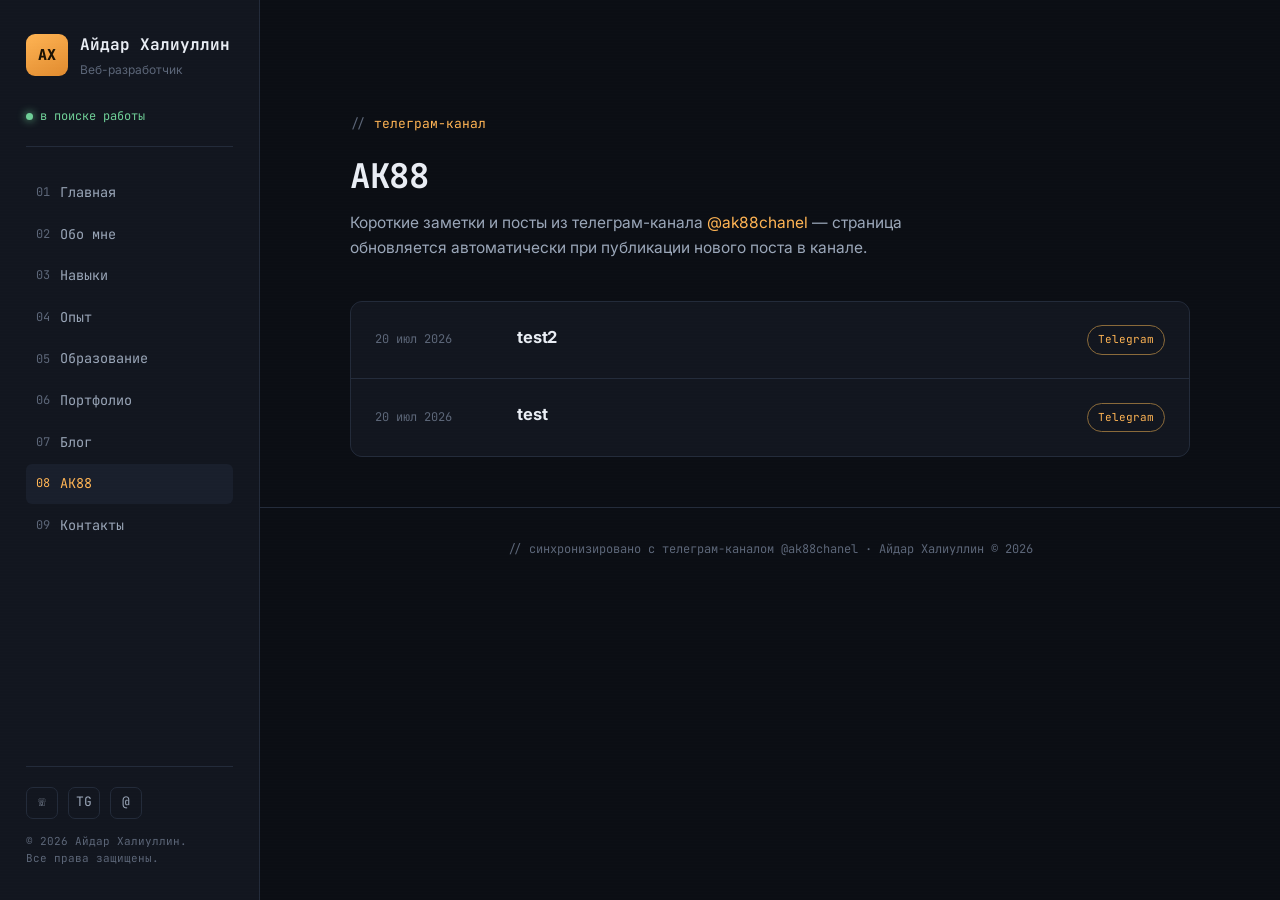
==== ak88.html @ a72ba94e "v1.0 TG CP" ====
<!DOCTYPE html>
<html lang="ru">
<head>
<meta charset="UTF-8">
<meta name="viewport" content="width=device-width, initial-scale=1.0">
<title>AK88 — канал Айдара Халиуллина</title>
<meta name="description" content="Посты из телеграм-канала AK88, автоматически синхронизированные с блогом.">
<link rel="stylesheet" href="style.css">
</head>
<body>

<button class="nav-toggle" aria-label="Открыть меню"><span></span><span></span><span></span></button>

<div class="shell">
  <aside class="sidebar">
    <div class="brand">
      <div class="brand-mark">АХ</div>
      <div>
        <div class="brand-name">Айдар Халиуллин</div>
        <div class="brand-role">Веб-разработчик</div>
      </div>
    </div>
    <div class="status-line"><span class="status-dot"></span> в поиске работы</div>
    <nav class="nav-main">
      <a href="index.html#home"><span class="idx">01</span> Главная</a>
      <a href="index.html#about"><span class="idx">02</span> Обо мне</a>
      <a href="index.html#skills"><span class="idx">03</span> Навыки</a>
      <a href="index.html#experience"><span class="idx">04</span> Опыт</a>
      <a href="index.html#education"><span class="idx">05</span> Образование</a>
      <a href="index.html#work"><span class="idx">06</span> Портфолио</a>
      <a href="blog.html"><span class="idx">07</span> Блог</a>
      <a href="ak88.html" class="active"><span class="idx">08</span> AK88</a>
      <a href="index.html#contact"><span class="idx">09</span> Контакты</a>
    </nav>
    <div class="sidebar-foot">
      <div class="social-row">
        <a href="tel:+79920751988" aria-label="Телефон">☏</a>
        <a href="https://t.me/oneak1988" target="_blank" rel="noopener" aria-label="Telegram">TG</a>
        <a href="mailto:ak88bornfordev@gmail.com" aria-label="Email">@</a>
      </div>
      <div class="copyright">© 2026 Айдар Халиуллин.<br>Все права защищены.</div>
    </div>
  </aside>

  <main class="main">
    <section class="page-head">
      <div class="container">
        <div class="eyebrow">телеграм-канал</div>
        <h1 class="section-title">AK88</h1>
        <p class="section-sub">Короткие заметки и посты из телеграм-канала
          <a href="https://t.me/ak88chanel" target="_blank" rel="noopener" style="color:var(--amber)">@ak88chanel</a> —
          страница обновляется автоматически при публикации нового поста в канале.</p>

        <div class="blog-grid">
<!-- AK88_POSTS_START -->
          <a class="blog-row" href="https://t.me/ak88chanel/97" target="_blank" rel="noopener">
            <span class="blog-date">20 июл 2026</span>
            <div class="blog-info">
              <h3>test2</h3>
              <p></p>
            </div>
            <span class="blog-tag">Telegram</span>
          </a>
          <a class="blog-row" href="https://t.me/ak88chanel/96" target="_blank" rel="noopener">
            <span class="blog-date">20 июл 2026</span>
            <div class="blog-info">
              <h3>test</h3>
              <p></p>
            </div>
            <span class="blog-tag">Telegram</span>
          </a>

<!-- AK88_POSTS_END -->
        </div>
      </div>
    </section>

    <footer class="site-foot">// синхронизировано с телеграм-каналом @ak88chanel · Айдар Халиуллин © 2026</footer>
  </main>
</div>

<script src="script.js"></script>
</body>
</html>
---- style.css ----
@import url('https://fonts.googleapis.com/css2?family=JetBrains+Mono:wght@400;500;600;700;800&family=Inter:wght@400;500;600;700;800&display=swap');

/* ===== Design tokens =====
   bg-deep   #0B0E14  — main background, near-black navy
   bg-panel  #12161F  — cards / panels
   bg-raised #191F2C  — raised elements, inputs
   line      #232B3A  — hairlines / borders
   text-hi   #E9EDF4  — primary text
   text-mid  #9AA6B8  — secondary text
   text-low  #5C6678  — muted / comments
   amber     #FFB454  — primary accent (CRT amber)
   violet    #B08CFF  — secondary accent
   green-ok  #6FCF97  — success / online state
   red-err   #FF6B6B  — errors / delete
*/
:root{
  --bg-deep:#0B0E14;
  --bg-panel:#12161F;
  --bg-raised:#191F2C;
  --line:#232B3A;
  --text-hi:#E9EDF4;
  --text-mid:#9AA6B8;
  --text-low:#5C6678;
  --amber:#FFB454;
  --amber-dim:#8A6A3A;
  --violet:#B08CFF;
  --green-ok:#6FCF97;
  --red-err:#FF6B6B;
  --font-mono:'JetBrains Mono', ui-monospace, monospace;
  --font-sans:'Inter', system-ui, sans-serif;
  --radius:10px;
  --nav-w:260px;
}

*{box-sizing:border-box;}
html{scroll-behavior:smooth;}
body{
  margin:0;
  background:var(--bg-deep);
  color:var(--text-hi);
  font-family:var(--font-sans);
  line-height:1.6;
  -webkit-font-smoothing:antialiased;
}
body::before{
  content:"";
  position:fixed; inset:0;
  pointer-events:none;
  z-index:2000;
  background:repeating-linear-gradient(
    to bottom,
    rgba(255,255,255,0.012) 0px,
    rgba(255,255,255,0.012) 1px,
    transparent 1px,
    transparent 3px
  );
  mix-blend-mode:overlay;
}
a{color:inherit; text-decoration:none;}
img{max-width:100%; display:block;}
ul{margin:0; padding:0; list-style:none;}
h1,h2,h3,h4{margin:0; font-family:var(--font-mono); font-weight:700; letter-spacing:-0.01em;}
p{margin:0;}
:focus-visible{outline:2px solid var(--amber); outline-offset:3px;}
@media (prefers-reduced-motion: reduce){
  *{animation-duration:0.001ms !important; animation-iteration-count:1 !important; transition-duration:0.001ms !important; scroll-behavior:auto !important;}
}

.eyebrow{
  display:inline-flex; align-items:center; gap:8px;
  font-family:var(--font-mono); font-size:13px; color:var(--amber);
  text-transform:none; margin-bottom:14px;
}
.eyebrow::before{content:"//"; color:var(--text-low);}

.section-title{
  font-size:clamp(24px,3vw,34px);
  color:var(--text-hi);
  margin-bottom:8px;
}
.section-sub{
  color:var(--text-mid);
  font-family:var(--font-sans);
  max-width:640px;
  margin-bottom:40px;
  font-size:15.5px;
}

/* ===== Layout shell ===== */
.shell{
  display:flex;
  min-height:100vh;
}

/* ---- Sidebar nav ---- */
.sidebar{
  width:var(--nav-w);
  flex-shrink:0;
  position:fixed;
  top:0; left:0; bottom:0;
  background:var(--bg-panel);
  border-right:1px solid var(--line);
  display:flex; flex-direction:column;
  padding:32px 26px;
  z-index:100;
  overflow-y:auto;
}
.brand{
  display:flex; align-items:center; gap:12px;
  margin-bottom:8px;
}
.brand-mark{
  width:42px; height:42px; border-radius:9px;
  background:linear-gradient(155deg, var(--amber), #E08A2E);
  color:#1a1204; font-family:var(--font-mono); font-weight:800; font-size:15px;
  display:flex; align-items:center; justify-content:center;
  flex-shrink:0;
}
.brand-name{font-family:var(--font-mono); font-size:16px; color:var(--text-hi); font-weight:700;}
.brand-role{font-size:12px; color:var(--text-low); margin-top:2px;}

.status-line{
  font-family:var(--font-mono); font-size:12px; color:var(--green-ok);
  display:flex; align-items:center; gap:7px;
  margin:20px 0 26px;
  padding-bottom:20px;
  border-bottom:1px solid var(--line);
}
.status-dot{width:7px; height:7px; border-radius:50%; background:var(--green-ok); box-shadow:0 0 8px var(--green-ok); animation:pulse 2s ease-in-out infinite;}
@keyframes pulse{0%,100%{opacity:1;}50%{opacity:.35;}}

.nav-main{display:flex; flex-direction:column; gap:2px; flex:1;}
.nav-main a{
  font-family:var(--font-mono); font-size:13.5px; color:var(--text-mid);
  padding:9px 10px; border-radius:6px; display:flex; align-items:center; gap:10px;
  transition:background .15s, color .15s;
}
.nav-main a .idx{color:var(--text-low); font-size:12px;}
.nav-main a:hover, .nav-main a.active{background:var(--bg-raised); color:var(--amber);}
.nav-main a.active .idx{color:var(--amber);}

.sidebar-foot{
  margin-top:20px; padding-top:20px; border-top:1px solid var(--line);
}
.social-row{display:flex; gap:10px; margin-bottom:14px;}
.social-row a{
  width:32px; height:32px; border-radius:7px; border:1px solid var(--line);
  display:flex; align-items:center; justify-content:center;
  color:var(--text-mid); font-family:var(--font-mono); font-size:13px;
  transition:border-color .15s, color .15s;
}
.social-row a:hover{border-color:var(--amber); color:var(--amber);}
.copyright{font-size:11px; color:var(--text-low); font-family:var(--font-mono);}

.nav-toggle{
  display:none; position:fixed; top:16px; right:16px; z-index:200;
  width:44px; height:44px; border-radius:8px;
  background:var(--bg-panel); border:1px solid var(--line);
  align-items:center; justify-content:center; flex-direction:column; gap:4px;
}
.nav-toggle span{width:18px; height:2px; background:var(--text-hi); display:block;}

/* ---- Main content ---- */
.main{
  margin-left:var(--nav-w);
  flex:1;
  min-width:0;
}
.container{
  max-width:920px;
  margin:0 auto;
  padding:0 40px;
}

/* ===== Hero / terminal ===== */
.hero{
  min-height:100vh;
  display:flex; align-items:center;
  padding:100px 0 60px;
  position:relative;
}
.hero .container{width:100%;}
.hero-grid{display:grid; grid-template-columns:1.1fr 1fr; gap:56px; align-items:center;}
.hero-kicker{font-family:var(--font-mono); color:var(--amber); font-size:14px; margin-bottom:18px;}
.hero-kicker::before{content:"$ "; color:var(--text-low);}
.hero h1{
  font-size:clamp(34px,4.6vw,54px);
  line-height:1.08;
  color:var(--text-hi);
}
.hero h1 .hl{color:var(--amber);}
.hero-role{
  font-family:var(--font-mono); font-size:17px; color:var(--violet);
  margin-top:16px;
}
.hero-desc{color:var(--text-mid); margin-top:20px; max-width:480px; font-size:15.5px;}
.hero-cta{display:flex; gap:14px; margin-top:32px; flex-wrap:wrap;}

.btn{
  font-family:var(--font-mono); font-size:13.5px; font-weight:600;
  padding:13px 22px; border-radius:7px; cursor:pointer;
  display:inline-flex; align-items:center; gap:8px;
  border:1px solid transparent;
  transition:transform .15s, filter .15s, background .15s, border-color .15s;
}
.btn:hover{transform:translateY(-2px);}
.btn-primary{background:var(--amber); color:#1a1204;}
.btn-primary:hover{filter:brightness(1.08);}
.btn-ghost{border-color:var(--line); color:var(--text-hi);}
.btn-ghost:hover{border-color:var(--amber); color:var(--amber);}

.terminal{
  background:var(--bg-panel);
  border:1px solid var(--line);
  border-radius:12px;
  overflow:hidden;
  box-shadow:0 30px 60px -20px rgba(0,0,0,0.6);
}
.term-bar{
  display:flex; align-items:center; gap:8px;
  padding:12px 16px; background:var(--bg-raised);
  border-bottom:1px solid var(--line);
}
.term-dot{width:10px; height:10px; border-radius:50%;}
.term-dot.r{background:#FF6058;} .term-dot.y{background:#FFBD2E;} .term-dot.g{background:#28C840;}
.term-title{margin-left:8px; font-family:var(--font-mono); font-size:12px; color:var(--text-low);}
.term-body{padding:22px 20px; font-family:var(--font-mono); font-size:13.5px; color:var(--text-mid); min-height:230px;}
.term-body .prompt{color:var(--green-ok);}
.term-body .path{color:var(--violet);}
.term-line{margin-bottom:10px;}
.term-out{color:var(--text-hi); white-space:pre-wrap;}
.cursor{display:inline-block; width:8px; height:15px; background:var(--amber); vertical-align:middle; animation:blink 1s step-end infinite; margin-left:2px;}
@keyframes blink{50%{opacity:0;}}

/* ===== Generic section ===== */
.section{padding:100px 0; border-top:1px solid var(--line);}

/* About */
.about-grid{display:grid; grid-template-columns:220px 1fr; gap:44px;}
.about-card{
  background:var(--bg-panel); border:1px solid var(--line); border-radius:12px;
  padding:20px; height:fit-content;
}
.about-avatar{
  width:100%; aspect-ratio:1; border-radius:9px;
  overflow:hidden;
  background:linear-gradient(160deg, var(--violet), var(--amber));
  display:flex; align-items:center; justify-content:center;
  font-family:var(--font-mono); font-size:44px; font-weight:800; color:rgba(11,14,20,.85);
  margin-bottom:16px;
  border:1px solid var(--line);
}
.about-avatar img{
  width:100%; height:100%; object-fit:cover; object-position:center 20%;
  display:block;
}
.about-card dl{font-family:var(--font-mono); font-size:12.5px;}
.about-card dt{color:var(--text-low); margin-top:12px;}
.about-card dt:first-child{margin-top:0;}
.about-card dd{margin:2px 0 0; color:var(--text-hi);}
.about-text p{color:var(--text-mid); margin-bottom:16px; font-size:15.5px;}
.about-text p:last-child{margin-bottom:0;}

/* Skills */
.skills-grid{display:grid; grid-template-columns:1fr 1fr; gap:36px 48px;}
.skill-row{margin-bottom:20px;}
.skill-row:last-child{margin-bottom:0;}
.skill-head{display:flex; justify-content:space-between; font-family:var(--font-mono); font-size:13px; margin-bottom:8px;}
.skill-head span:first-child{color:var(--text-hi);}
.skill-head span:last-child{color:var(--amber);}
.skill-bar{height:6px; background:var(--bg-raised); border-radius:4px; overflow:hidden;}
.skill-fill{height:100%; border-radius:4px; background:linear-gradient(90deg, var(--amber-dim), var(--amber)); width:0%; transition:width 1.1s ease;}
.skill-tags{display:flex; flex-wrap:wrap; gap:10px; margin-top:36px;}
.tag{
  font-family:var(--font-mono); font-size:12px; color:var(--text-mid);
  border:1px solid var(--line); padding:7px 12px; border-radius:20px;
}

/* Experience / education timeline */
.timeline{border-left:1px solid var(--line); margin-left:6px;}
.tl-item{position:relative; padding:0 0 40px 28px;}
.tl-item:last-child{padding-bottom:0;}
.tl-item::before{
  content:""; position:absolute; left:-5.5px; top:4px;
  width:10px; height:10px; border-radius:50%;
  background:var(--bg-deep); border:2px solid var(--amber);
}
.tl-date{font-family:var(--font-mono); font-size:12px; color:var(--amber); margin-bottom:6px;}
.tl-title{font-size:17px; color:var(--text-hi); margin-bottom:2px;}
.tl-org{font-family:var(--font-mono); font-size:12.5px; color:var(--violet); margin-bottom:10px;}
.tl-desc{color:var(--text-mid); font-size:14.5px; max-width:600px;}
.tl-desc li{position:relative; padding-left:16px; margin-top:6px;}
.tl-desc li::before{content:"-"; position:absolute; left:0; color:var(--text-low);}

/* Portfolio */
.work-grid{display:grid; grid-template-columns:1fr 1fr; gap:22px;}
.work-card{
  background:var(--bg-panel); border:1px solid var(--line); border-radius:12px;
  padding:22px; transition:border-color .2s, transform .2s;
}
.work-card:hover{border-color:var(--amber-dim); transform:translateY(-3px);}
.work-top{display:flex; justify-content:space-between; align-items:flex-start; margin-bottom:14px;}
.work-icon{
  width:38px; height:38px; border-radius:8px; background:var(--bg-raised);
  display:flex; align-items:center; justify-content:center;
  font-family:var(--font-mono); color:var(--amber); font-size:14px; font-weight:700;
}
.work-link{font-family:var(--font-mono); font-size:12px; color:var(--text-low);}
.work-card h3{font-size:17px; color:var(--text-hi); margin-bottom:8px;}
.work-card p{color:var(--text-mid); font-size:14px; margin-bottom:16px;}
.work-stack{display:flex; flex-wrap:wrap; gap:8px;}
.work-stack span{font-family:var(--font-mono); font-size:11px; color:var(--text-low); border:1px solid var(--line); padding:4px 9px; border-radius:5px;}

/* Blog preview / listing */
.blog-grid{display:grid; grid-template-columns:1fr; gap:1px; background:var(--line); border:1px solid var(--line); border-radius:12px; overflow:hidden;}
.blog-row{
  background:var(--bg-panel); padding:22px 24px; display:grid; grid-template-columns:120px 1fr auto; gap:22px; align-items:center;
  transition:background .15s;
}
.blog-row:hover{background:var(--bg-raised);}
.blog-date{font-family:var(--font-mono); font-size:12px; color:var(--text-low);}
.blog-info h3{font-size:16.5px; color:var(--text-hi); margin-bottom:6px; font-family:var(--font-sans); font-weight:700;}
.blog-info p{color:var(--text-mid); font-size:13.5px;}
.blog-tag{font-family:var(--font-mono); font-size:11px; color:var(--amber); border:1px solid var(--amber-dim); padding:5px 10px; border-radius:20px; white-space:nowrap;}
.blog-cta{margin-top:32px;}

/* Contact */
.contact-grid{display:grid; grid-template-columns:0.9fr 1.1fr; gap:56px;}
.contact-list li{display:flex; gap:14px; margin-bottom:22px; align-items:flex-start;}
.contact-ico{
  width:36px; height:36px; border-radius:8px; background:var(--bg-panel); border:1px solid var(--line);
  display:flex; align-items:center; justify-content:center; font-family:var(--font-mono); color:var(--amber); font-size:13px; flex-shrink:0;
}
.contact-list strong{display:block; font-size:14px; color:var(--text-hi); margin-bottom:2px;}
.contact-list span, .contact-list a{color:var(--text-mid); font-size:13.5px;}
.form-field{margin-bottom:16px;}
.form-field label{display:block; font-family:var(--font-mono); font-size:12px; color:var(--text-low); margin-bottom:7px;}
.form-field input, .form-field textarea{
  width:100%; background:var(--bg-panel); border:1px solid var(--line); border-radius:7px;
  padding:12px 14px; color:var(--text-hi); font-family:var(--font-sans); font-size:14px; resize:vertical;
}
.form-field input:focus, .form-field textarea:focus{border-color:var(--amber); outline:none;}

footer.site-foot{
  border-top:1px solid var(--line); padding:32px 0; text-align:center;
  font-family:var(--font-mono); font-size:12px; color:var(--text-low);
}

/* ===== Blog page specific ===== */
.page-head{padding:110px 0 50px;}
.filters{display:flex; gap:10px; flex-wrap:wrap; margin-bottom:36px;}
.filter-btn{
  font-family:var(--font-mono); font-size:12.5px; color:var(--text-mid);
  border:1px solid var(--line); padding:8px 14px; border-radius:20px; cursor:pointer; background:transparent;
}
.filter-btn.active, .filter-btn:hover{border-color:var(--amber); color:var(--amber);}

/* Blog post detail */
.post-head{padding:120px 0 30px;}
.post-meta{display:flex; gap:16px; font-family:var(--font-mono); font-size:12.5px; color:var(--text-low); margin-bottom:18px; flex-wrap:wrap;}
.post-meta span::before{content:"· "; color:var(--text-low);}
.post-meta span:first-child::before{content:"";}
.post-title{font-size:clamp(28px,4vw,42px); line-height:1.15; margin-bottom:22px;}
.post-cover{
  height:320px; border-radius:12px; margin:30px 0 10px;
  background:linear-gradient(135deg, var(--bg-panel), var(--bg-raised));
  border:1px solid var(--line);
  display:flex; align-items:center; justify-content:center;
  font-family:var(--font-mono); color:var(--amber-dim); font-size:13px;
}
.post-body{padding:40px 0 0; max-width:720px;}
.post-body h2{font-size:22px; color:var(--text-hi); margin:36px 0 14px;}
.post-body p{color:var(--text-mid); margin-bottom:18px; font-size:16px;}
.post-body ul{margin:0 0 18px; padding-left:0;}
.post-body li{position:relative; padding-left:22px; color:var(--text-mid); margin-bottom:10px; font-size:15.5px;}
.post-body li::before{content:">"; position:absolute; left:0; color:var(--amber); font-family:var(--font-mono);}
.code-block{
  background:var(--bg-panel); border:1px solid var(--line); border-radius:10px;
  padding:18px 20px; font-family:var(--font-mono); font-size:13px; color:var(--text-hi);
  overflow-x:auto; margin:22px 0; line-height:1.7;
}
.code-block .c{color:var(--text-low);}
.code-block .k{color:var(--violet);}
.code-block .s{color:var(--green-ok);}
.post-tags{display:flex; gap:10px; margin-top:36px; flex-wrap:wrap;}
.post-nav{display:flex; justify-content:space-between; padding:40px 0; border-top:1px solid var(--line); margin-top:50px; gap:20px;}
.post-nav a{font-family:var(--font-mono); font-size:13px; color:var(--text-mid); max-width:45%;}
.post-nav a:hover{color:var(--amber);}
.post-nav .lbl{display:block; color:var(--text-low); font-size:11px; margin-bottom:6px;}

/* ===== Responsive ===== */
@media (max-width:980px){
  .hero-grid, .about-grid, .skills-grid, .contact-grid, .work-grid{grid-template-columns:1fr;}
  .about-card{max-width:220px;}
  .blog-row{grid-template-columns:1fr; gap:8px;}
}
@media (max-width:860px){
  :root{--nav-w:0px;}
  .sidebar{
    transform:translateX(-100%); transition:transform .25s ease;
    width:270px; z-index:500;
  }
  .sidebar.open{transform:translateX(0); box-shadow:0 0 60px rgba(0,0,0,.5);}
  .main{margin-left:0;}
  .nav-toggle{display:flex;}
  .container{padding:0 22px;}
  .section{padding:70px 0;}
}
@media (max-width:520px){
  .blog-row{padding:18px;}
}
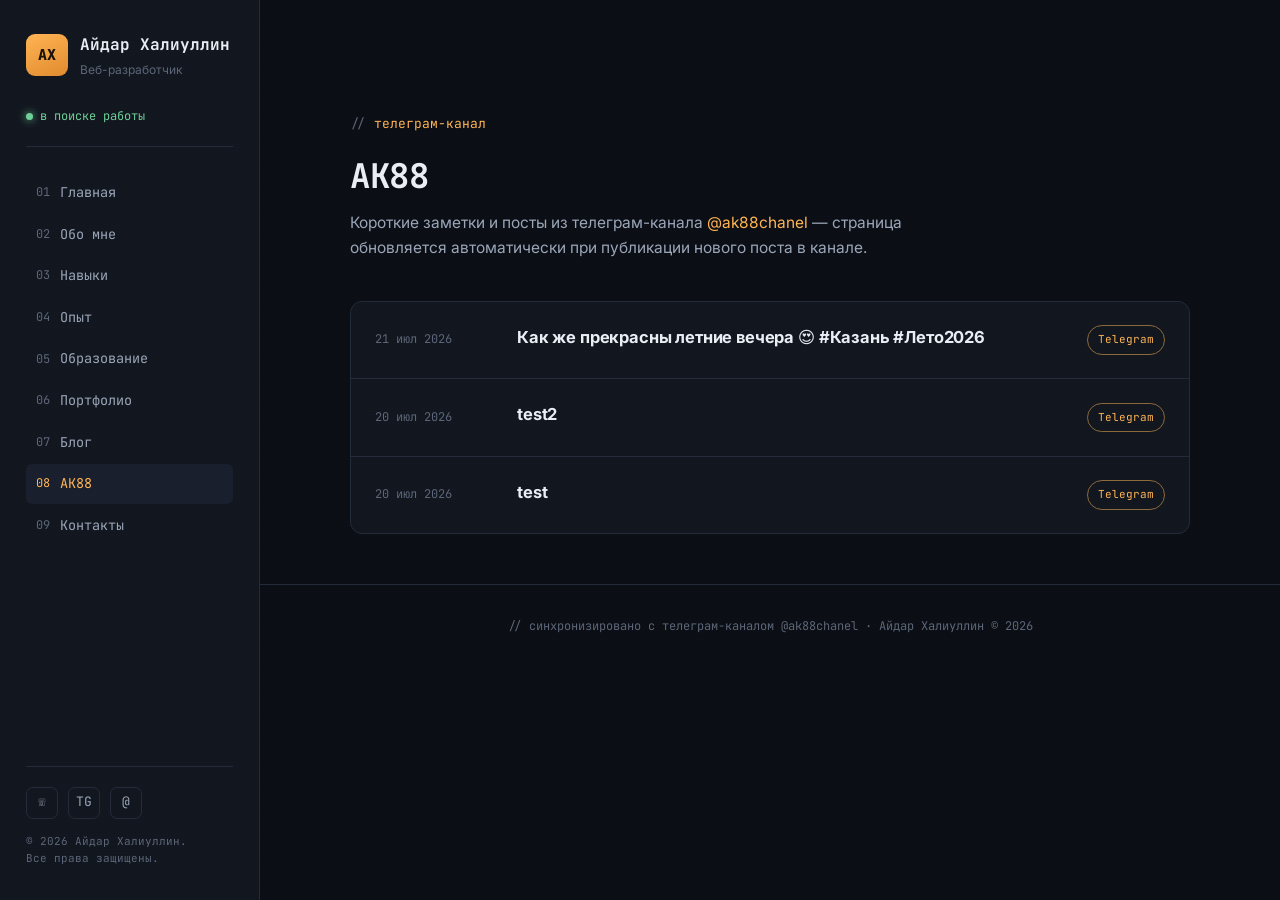
==== commit 8bc6ce74: "Sync AK88 posts from Telegram" ====
--- a/ak88.html
+++ b/ak88.html
@@ -1,84 +1,91 @@
-<!DOCTYPE html>
-<html lang="ru">
-<head>
-<meta charset="UTF-8">
-<meta name="viewport" content="width=device-width, initial-scale=1.0">
-<title>AK88 — канал Айдара Халиуллина</title>
-<meta name="description" content="Посты из телеграм-канала AK88, автоматически синхронизированные с блогом.">
-<link rel="stylesheet" href="style.css">
-</head>
-<body>
-
-<button class="nav-toggle" aria-label="Открыть меню"><span></span><span></span><span></span></button>
-
-<div class="shell">
-  <aside class="sidebar">
-    <div class="brand">
-      <div class="brand-mark">АХ</div>
-      <div>
-        <div class="brand-name">Айдар Халиуллин</div>
-        <div class="brand-role">Веб-разработчик</div>
-      </div>
-    </div>
-    <div class="status-line"><span class="status-dot"></span> в поиске работы</div>
-    <nav class="nav-main">
-      <a href="index.html#home"><span class="idx">01</span> Главная</a>
-      <a href="index.html#about"><span class="idx">02</span> Обо мне</a>
-      <a href="index.html#skills"><span class="idx">03</span> Навыки</a>
-      <a href="index.html#experience"><span class="idx">04</span> Опыт</a>
-      <a href="index.html#education"><span class="idx">05</span> Образование</a>
-      <a href="index.html#work"><span class="idx">06</span> Портфолио</a>
-      <a href="blog.html"><span class="idx">07</span> Блог</a>
-      <a href="ak88.html" class="active"><span class="idx">08</span> AK88</a>
-      <a href="index.html#contact"><span class="idx">09</span> Контакты</a>
-    </nav>
-    <div class="sidebar-foot">
-      <div class="social-row">
-        <a href="tel:+79920751988" aria-label="Телефон">☏</a>
-        <a href="https://t.me/oneak1988" target="_blank" rel="noopener" aria-label="Telegram">TG</a>
-        <a href="mailto:ak88bornfordev@gmail.com" aria-label="Email">@</a>
-      </div>
-      <div class="copyright">© 2026 Айдар Халиуллин.<br>Все права защищены.</div>
-    </div>
-  </aside>
-
-  <main class="main">
-    <section class="page-head">
-      <div class="container">
-        <div class="eyebrow">телеграм-канал</div>
-        <h1 class="section-title">AK88</h1>
-        <p class="section-sub">Короткие заметки и посты из телеграм-канала
-          <a href="https://t.me/ak88chanel" target="_blank" rel="noopener" style="color:var(--amber)">@ak88chanel</a> —
-          страница обновляется автоматически при публикации нового поста в канале.</p>
-
-        <div class="blog-grid">
-<!-- AK88_POSTS_START -->
-          <a class="blog-row" href="https://t.me/ak88chanel/97" target="_blank" rel="noopener">
-            <span class="blog-date">20 июл 2026</span>
-            <div class="blog-info">
-              <h3>test2</h3>
-              <p></p>
-            </div>
-            <span class="blog-tag">Telegram</span>
-          </a>
-          <a class="blog-row" href="https://t.me/ak88chanel/96" target="_blank" rel="noopener">
-            <span class="blog-date">20 июл 2026</span>
-            <div class="blog-info">
-              <h3>test</h3>
-              <p></p>
-            </div>
-            <span class="blog-tag">Telegram</span>
-          </a>
-
-<!-- AK88_POSTS_END -->
-        </div>
-      </div>
-    </section>
-
-    <footer class="site-foot">// синхронизировано с телеграм-каналом @ak88chanel · Айдар Халиуллин © 2026</footer>
-  </main>
-</div>
-
-<script src="script.js"></script>
-</body>
-</html>
+<!DOCTYPE html>
+<html lang="ru">
+<head>
+<meta charset="UTF-8">
+<meta name="viewport" content="width=device-width, initial-scale=1.0">
+<title>AK88 — канал Айдара Халиуллина</title>
+<meta name="description" content="Посты из телеграм-канала AK88, автоматически синхронизированные с блогом.">
+<link rel="stylesheet" href="style.css">
+</head>
+<body>
+
+<button class="nav-toggle" aria-label="Открыть меню"><span></span><span></span><span></span></button>
+
+<div class="shell">
+  <aside class="sidebar">
+    <div class="brand">
+      <div class="brand-mark">АХ</div>
+      <div>
+        <div class="brand-name">Айдар Халиуллин</div>
+        <div class="brand-role">Веб-разработчик</div>
+      </div>
+    </div>
+    <div class="status-line"><span class="status-dot"></span> в поиске работы</div>
+    <nav class="nav-main">
+      <a href="index.html#home"><span class="idx">01</span> Главная</a>
+      <a href="index.html#about"><span class="idx">02</span> Обо мне</a>
+      <a href="index.html#skills"><span class="idx">03</span> Навыки</a>
+      <a href="index.html#experience"><span class="idx">04</span> Опыт</a>
+      <a href="index.html#education"><span class="idx">05</span> Образование</a>
+      <a href="index.html#work"><span class="idx">06</span> Портфолио</a>
+      <a href="blog.html"><span class="idx">07</span> Блог</a>
+      <a href="ak88.html" class="active"><span class="idx">08</span> AK88</a>
+      <a href="index.html#contact"><span class="idx">09</span> Контакты</a>
+    </nav>
+    <div class="sidebar-foot">
+      <div class="social-row">
+        <a href="tel:+79920751988" aria-label="Телефон">☏</a>
+        <a href="https://t.me/oneak1988" target="_blank" rel="noopener" aria-label="Telegram">TG</a>
+        <a href="mailto:ak88bornfordev@gmail.com" aria-label="Email">@</a>
+      </div>
+      <div class="copyright">© 2026 Айдар Халиуллин.<br>Все права защищены.</div>
+    </div>
+  </aside>
+
+  <main class="main">
+    <section class="page-head">
+      <div class="container">
+        <div class="eyebrow">телеграм-канал</div>
+        <h1 class="section-title">AK88</h1>
+        <p class="section-sub">Короткие заметки и посты из телеграм-канала
+          <a href="https://t.me/ak88chanel" target="_blank" rel="noopener" style="color:var(--amber)">@ak88chanel</a> —
+          страница обновляется автоматически при публикации нового поста в канале.</p>
+
+        <div class="blog-grid">
+<!-- AK88_POSTS_START -->
+          <a class="blog-row" href="https://t.me/ak88chanel/98" target="_blank" rel="noopener">
+            <span class="blog-date">21 июл 2026</span>
+            <div class="blog-info">
+              <h3>Как же прекрасны летние вечера 😍 #Казань #Лето2026</h3>
+              <p></p>
+            </div>
+            <span class="blog-tag">Telegram</span>
+          </a>
+<a class="blog-row" href="https://t.me/ak88chanel/97" target="_blank" rel="noopener">
+            <span class="blog-date">20 июл 2026</span>
+            <div class="blog-info">
+              <h3>test2</h3>
+              <p></p>
+            </div>
+            <span class="blog-tag">Telegram</span>
+          </a>
+          <a class="blog-row" href="https://t.me/ak88chanel/96" target="_blank" rel="noopener">
+            <span class="blog-date">20 июл 2026</span>
+            <div class="blog-info">
+              <h3>test</h3>
+              <p></p>
+            </div>
+            <span class="blog-tag">Telegram</span>
+          </a>
+<!-- AK88_POSTS_END -->
+        </div>
+      </div>
+    </section>
+
+    <footer class="site-foot">// синхронизировано с телеграм-каналом @ak88chanel · Айдар Халиуллин © 2026</footer>
+  </main>
+</div>
+
+<script src="script.js"></script>
+</body>
+</html>
